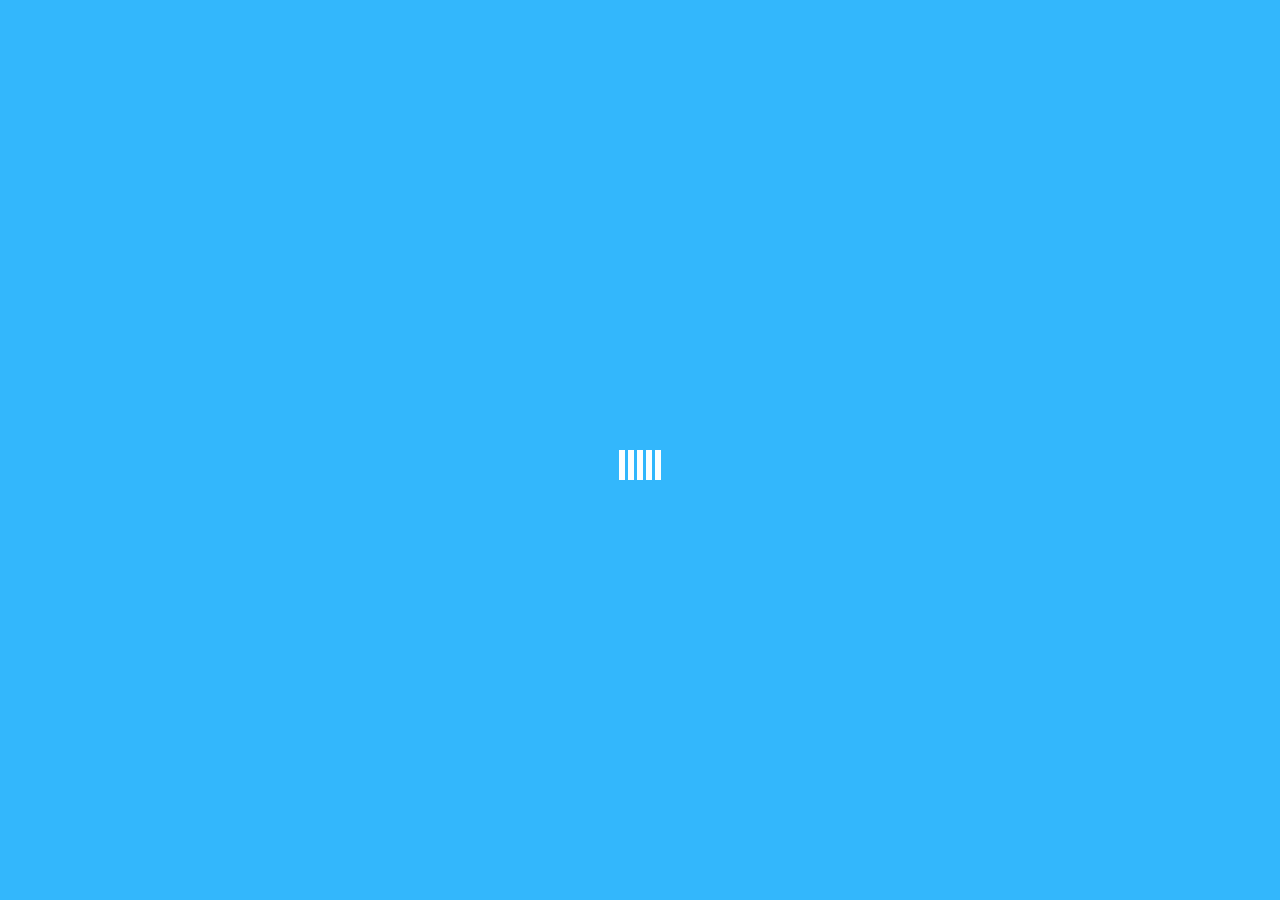
==== index.html @ b50d60a3 "new" ====
<!doctype html>
<html lang="en">
  <head>
    <title>Thế giới của anhhhh</title>
    <!-- Required meta tags -->
    <meta charset="utf-8">
    <meta name="viewport" content="width=device-width, initial-scale=1, shrink-to-fit=no">

    <!-- Bootstrap CSS -->
    <link rel="stylesheet" href="css/style.css">
    <link rel="stylesheet" href="css/spinload.css">
    <link rel="stylesheet" type="text/css" href=" https://fonts.googleapis.com/css?family=Pacifico" />
    <link rel="stylesheet" href="https://stackpath.bootstrapcdn.com/bootstrap/4.3.1/css/bootstrap.min.css" integrity="sha384-ggOyR0iXCbMQv3Xipma34MD+dH/1fQ784/j6cY/iJTQUOhcWr7x9JvoRxT2MZw1T" crossorigin="anonymous">
  </head>
  <body>
    <div class="wrapper">
      <!-- Preloader -->
    <div id="preloader">
      <div class="spinner">
        <div class="rect1"></div>
        <div class="rect2"></div>
        <div class="rect3"></div>
        <div class="rect4"></div>
        <div class="rect5"></div>
      </div>
  </div>
      <div id="bg"></div>
      <div class="content">
        <header>
          <h2 id="title"></h2>
          <h4 id="desc"></h4>
        </header>
        <button id="yes" type="button" class="btn btn-danger btn-lg"> </button>
        <button id="no" type="button" class="btn btn-info btn-lg"></button>
      </div>
    </div>
    <audio src="./sound/sound.mp3" autoplay></audio>
    <!-- Optional JavaScript -->
    <!-- jQuery first, then Popper.js, then Bootstrap JS -->
    <script
  src="https://code.jquery.com/jquery-3.4.1.js"
  integrity="sha256-WpOohJOqMqqyKL9FccASB9O0KwACQJpFTUBLTYOVvVU="
  crossorigin="anonymous"></script>
    <script src="https://cdnjs.cloudflare.com/ajax/libs/popper.js/1.14.7/umd/popper.min.js" integrity="sha384-UO2eT0CpHqdSJQ6hJty5KVphtPhzWj9WO1clHTMGa3JDZwrnQq4sF86dIHNDz0W1" crossorigin="anonymous"></script>
    <script src="https://stackpath.bootstrapcdn.com/bootstrap/4.3.1/js/bootstrap.min.js" integrity="sha384-JjSmVgyd0p3pXB1rRibZUAYoIIy6OrQ6VrjIEaFf/nJGzIxFDsf4x0xIM+B07jRM" crossorigin="anonymous"></script>
    <script src="https://cdn.jsdelivr.net/npm/sweetalert2@9"></script>
    <script src="./config.js"></script>
    <script src="./js/main.js"></script>

  </body>
</html>
---- css/style.css ----
.content {
    position: relative;
    z-index: 3;
  }
  #no{
    position: absolute;
    display: inline-block;
    left: 35%; 
    top: 40vh;
    -webkit-transition: all 0.1s ease-out;
  }
  #yes{
    position: absolute;
    display: inline-block;
    left: 70%; 
    top: 40vh;
    -webkit-transition: all 0.3s ease-out;
  }
#bg{
  position: fixed;
  top: 0;
  right: 0;
  bottom: 0;
  left: 0;
  opacity: .8;
  /* height: 100vh; */
  z-index: 0;
  background-repeat: no-repeat;
  background-image: url(../img/bg.webp);
  background-size: cover;
  background-position: 50%;
  -webkit-filter: blur(4px);
}

.swal2-image{
  object-fit: contain;
}

.swal2-title, .swal2-content{
  color: azure !important;
}
.swal2-popup {
  border-radius: 15px !important;
}

header h2 {
  font-family: 'Pacifico';
  font-size: 80px;
  text-align: center;
	margin-bottom: 30px;
}
header h4 {
  font-family: 'Pacifico';
  text-align: center;
}

@media only screen and (max-width: 500px) {
  header h2 {
    font-family: 'Pacifico';
    font-size: 45px;
    text-align: center;
    margin-bottom: 30px;
  }
  header h4 {
    font-family: 'Pacifico';
    text-align: center;
    padding: 15px;
  }
  #no{
    position: absolute;
    display: inline-block;
    left: 7%; 
    top: 40vh;
    font-size: 14px;
    padding: 3px;
    -webkit-transition: all 0.1s ease-out;
  }
  #yes{
    position: absolute;
    display: inline-block;
    left: 58%; 
    top: 40vh;
    font-size: 14px;
    padding: 3px;
    -webkit-transition: all 0.3s ease-out;
  }
}

.swal2-backdrop-show{
  background-size: 200px 100px !important;
}
---- css/spinload.css ----
/* 3. Preloader */
#preloader {
	position: fixed;
	top:0;
	left:0;
	right:0;
	bottom:0;
	background-color:#33b7fc; /* change if the mask should have another color then white */
	z-index:9999999; /* makes sure it stays on top */
}

.spinner {
	position:absolute;
	left:50%; /* centers the loading animation horizontally one the screen */
	top:50%; /* centers the loading animation vertically one the screen */
	width: 50px;
	height: 30px;
	text-align: center;
	font-size: 10px;
	margin-left:-25px;
}

.spinner > div {
	background-color: #fff;
	height: 100%;
	width: 6px;
	display: inline-block; 
	-webkit-animation: stretchdelay 1.2s infinite ease-in-out;
	animation: stretchdelay 1.2s infinite ease-in-out;
}

.spinner .rect2 {
	-webkit-animation-delay: -1.1s;
	animation-delay: -1.1s;
}

.spinner .rect3 {
	-webkit-animation-delay: -1.0s;
	animation-delay: -1.0s;
}

.spinner .rect4 {
	-webkit-animation-delay: -0.9s;
	animation-delay: -0.9s;
}

.spinner .rect5 {
	-webkit-animation-delay: -0.8s;
	animation-delay: -0.8s;
}

@-webkit-keyframes stretchdelay {
	0%, 40%, 100% { -webkit-transform: scaleY(0.4) }  
	20% { -webkit-transform: scaleY(1.0) }
}

@keyframes stretchdelay {
	0%, 40%, 100% { 
	transform: scaleY(0.4);
	-webkit-transform: scaleY(0.4);
	}  20% { 
	transform: scaleY(1.0);
	-webkit-transform: scaleY(1.0);
	}
}
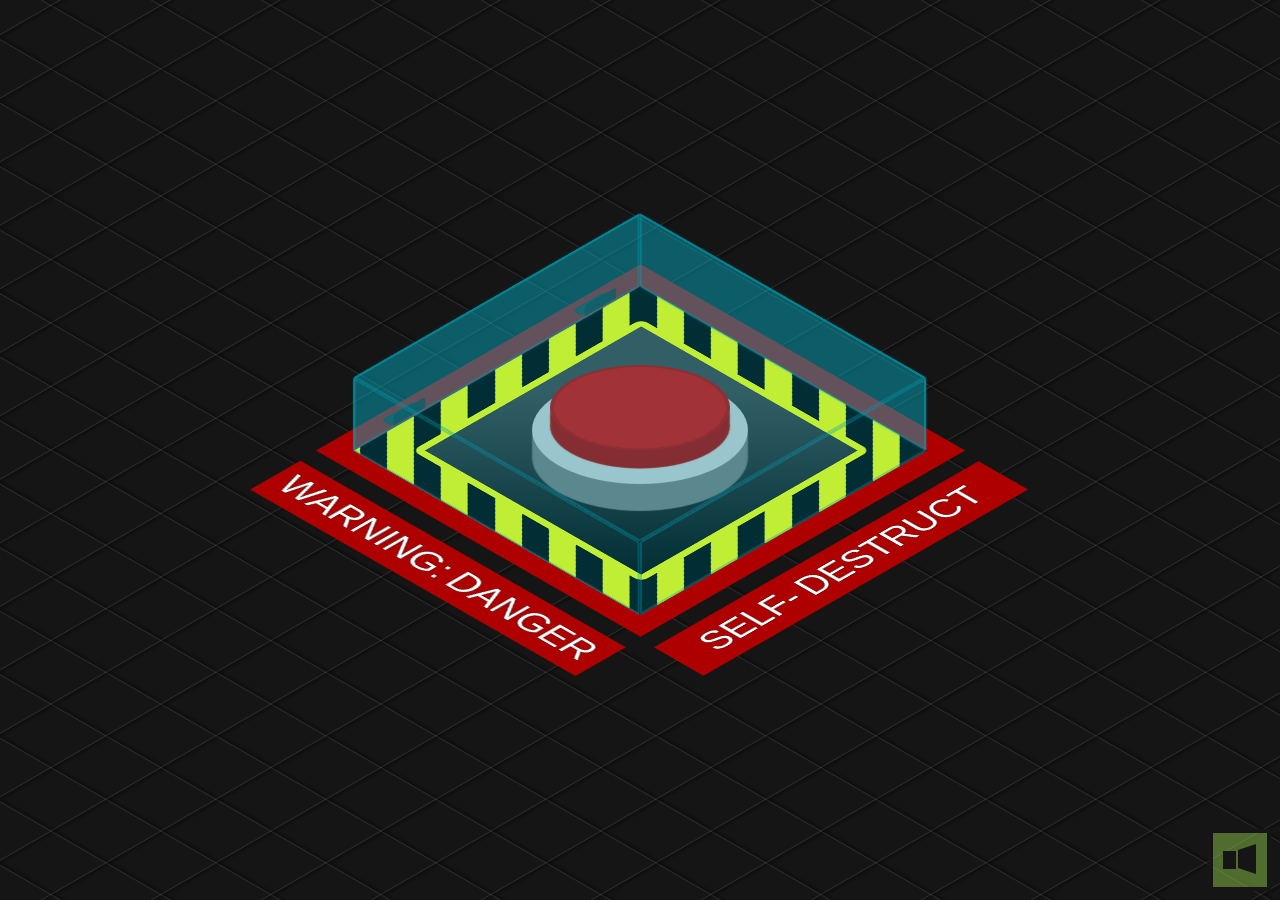
==== commit 37a2d462: "new" ====
--- a/index.html
+++ b/index.html
@@ -1,51 +1,66 @@
-<!doctype html>
-<html lang="en">
-  <head>
-    <title>Thế giới của anhhhh</title>
-    <!-- Required meta tags -->
-    <meta charset="utf-8">
-    <meta name="viewport" content="width=device-width, initial-scale=1, shrink-to-fit=no">
+<!DOCTYPE html>
+<html lang="vi">
+<head>
+    <meta charset="UTF-8">
+    <meta http-equiv="X-UA-Compatible" content="IE=edge">
+    <meta name="viewport" content="width=device-width, initial-scale=1.0">
+    <title>My Love</title>
+    <link rel="stylesheet" href="main.css">
+    <link rel="shortcut icon" href="./icon.png" type="image/x-icon">
+</head>
+<body>
+    <div class="grid"></div>
 
-    <!-- Bootstrap CSS -->
-    <link rel="stylesheet" href="css/style.css">
-    <link rel="stylesheet" href="css/spinload.css">
-    <link rel="stylesheet" type="text/css" href=" https://fonts.googleapis.com/css?family=Pacifico" />
-    <link rel="stylesheet" href="https://stackpath.bootstrapcdn.com/bootstrap/4.3.1/css/bootstrap.min.css" integrity="sha384-ggOyR0iXCbMQv3Xipma34MD+dH/1fQ784/j6cY/iJTQUOhcWr7x9JvoRxT2MZw1T" crossorigin="anonymous">
-  </head>
-  <body>
-    <div class="wrapper">
-      <!-- Preloader -->
-    <div id="preloader">
-      <div class="spinner">
-        <div class="rect1"></div>
-        <div class="rect2"></div>
-        <div class="rect3"></div>
-        <div class="rect4"></div>
-        <div class="rect5"></div>
-      </div>
-  </div>
-      <div id="bg"></div>
-      <div class="content">
-        <header>
-          <h2 id="title"></h2>
-          <h4 id="desc"></h4>
-        </header>
-        <button id="yes" type="button" class="btn btn-danger btn-lg"> </button>
-        <button id="no" type="button" class="btn btn-info btn-lg"></button>
-      </div>
+    <div class="warning"></div>
+
+    <div class="base">
+        <button id="activate">
+            <span></span>
+        </button>
     </div>
-    <audio src="./sound/sound.mp3" autoplay></audio>
-    <!-- Optional JavaScript -->
-    <!-- jQuery first, then Popper.js, then Bootstrap JS -->
-    <script
-  src="https://code.jquery.com/jquery-3.4.1.js"
-  integrity="sha256-WpOohJOqMqqyKL9FccASB9O0KwACQJpFTUBLTYOVvVU="
-  crossorigin="anonymous"></script>
-    <script src="https://cdnjs.cloudflare.com/ajax/libs/popper.js/1.14.7/umd/popper.min.js" integrity="sha384-UO2eT0CpHqdSJQ6hJty5KVphtPhzWj9WO1clHTMGa3JDZwrnQq4sF86dIHNDz0W1" crossorigin="anonymous"></script>
-    <script src="https://stackpath.bootstrapcdn.com/bootstrap/4.3.1/js/bootstrap.min.js" integrity="sha384-JjSmVgyd0p3pXB1rRibZUAYoIIy6OrQ6VrjIEaFf/nJGzIxFDsf4x0xIM+B07jRM" crossorigin="anonymous"></script>
-    <script src="https://cdn.jsdelivr.net/npm/sweetalert2@9"></script>
-    <script src="./config.js"></script>
-    <script src="./js/main.js"></script>
 
-  </body>
+    <div class="box opened" id="cover">
+        <div></div>
+        <div></div>
+        <div></div>
+        <div></div>
+        <div></div>
+        <div></div>
+        <span></span><span></span>
+    </div>
+
+    <div class="hinges"></div>
+
+    <div class="text">
+        SELF-&thinsp;DESTRUCT
+    </div>
+    
+    <div id="panel2">
+        <div id="msg">YOUR ANSWER IS FALSE</div>
+        <span id="again">AGAIN PLEASE</span>
+    </div>
+
+
+    <div id="panel">
+        <div id="msg">ANSWER NOW</div>
+        <div id="time">9</div>
+        <span id="abort"><a href="index2.html">YES</a></span>
+        <span id="no">NO</span>
+        <span id="detonate">Oc Cho</span>
+    </div>
+
+    <div id="turn-off"></div>
+    <div id="closing"></div>
+
+    <div id="restart"><button id="reload"></button></div>
+
+    <div id="mute"></div>
+
+    <audio id="alarm">
+        <source src="https://josetxu.com/demos/sounds/self-destruct-alarm-count.mp3" type="audio/mpeg">
+    </audio>
+    
+    <script src="main.js"></script>
+
+</body>
 </html>--- a/main.css
+++ b/main.css
@@ -0,0 +1,610 @@
+body {
+	margin: 0;
+	padding: 0;
+	width: 100vw;
+	height: 100vh;
+	display: flex;
+	justify-content: center;
+	align-items: center;
+	overflow: hidden;
+	background-color: #151515;
+}
+
+.base {
+	background: #cacaca;
+	width: 20vmin;
+	border-radius: 27vmin;
+	box-shadow: 0 6vmin 0.15vmin 0vmin #777, 0 4vmin 0.15vmin 0vmin #777, 0 2vmin 0.15vmin 0vmin #777;
+	padding: 0vmin 2vmin 2vmin 2vmin;
+	z-index: 1;
+	transform: rotateX(60deg) rotateZ(0deg);
+	margin-top: -4.5vmin;
+	height: 22vmin;
+}
+
+button#activate {
+	background: #d60505;
+	border: 0;
+	width: 20vmin;
+	height: 19vmin;
+	border-radius: 100%;
+	position: relative;
+	cursor: pointer;
+	outline: none;
+	z-index: 2;
+	box-shadow: 0 4vmin 0.15vmin 0vmin #af0000, 0 2vmin 0.15vmin 0vmin #af0000;
+	top: -2.5vmin;
+	border: 0.5vmin solid #af0000a1;
+	transition: all 0.25s ease 0s;
+}
+
+button#activate:hover {
+	box-shadow: 0 3vmin 0.15vmin 0vmin #af0000, 0 1vmin 0.15vmin 0vmin #af0000;
+	top: -1.5vmin;
+	transition: all 0.5s ease 0s;
+}
+button#activate:active, button#activate.pushed {
+	box-shadow: 0 1vmin 0.15vmin 0vmin #af0000, 0 1vmin 0.15vmin 0vmin #af0000;
+	top: 0.5vmin;
+	transition: all 0.25s ease 0s;
+}
+button#activate.pushed {
+	box-shadow: 0 0 20px 10px #ff3c3c, 0 0 100px 50px #ff2828;
+	background: #ff0000;
+	border-bottom: 3px solid #00000020;
+}
+
+
+.box {
+	transform: rotateX(-35deg) rotateY(45deg) rotateZ(0deg) rotate3d(1, 0, 0, 90deg);
+	transform-origin: center top;
+	transform-style: preserve-3d;
+	width: 45vmin;
+	position: absolute;
+	z-index: 5;
+	margin-top: 27vmin;
+	transition: transform 1s ease 0s;
+	cursor: pointer;
+	height: 45vmin;
+	margin-left: -32vmin;
+}
+
+.box.opened {
+  transform: rotateX(-35deg) rotateY(45deg) rotateZ(0deg) rotate3d(1, 0, 0, 180deg);
+}
+
+.box div {
+	position: absolute;
+	width: 45vmin;
+	height: 45vmin;
+	background: #00bcd47d;
+	opacity: 0.5;
+	border: 3px solid #00a4b9;
+	border-radius: 3px;
+	box-sizing: border-box;
+	box-shadow: 0 0 3px 0 #00bcd48a;
+}
+
+.box > div:nth-child(1) {
+	opacity: 0;
+}
+.box > div:nth-child(2) {
+	transform: rotateX(90deg) translate3d(0px, 5vmin, 5vmin);
+	height: 10vmin;
+}
+.box > div:nth-child(3) {
+	transform: rotateX(0deg) translate3d(0, 0, 10vmin);
+}
+.box > div:nth-child(4) {
+	transform: rotateX(270deg) translate3d(0px, -5vmin, 40vmin);
+	height: 10vmin;
+}
+.box > div:nth-child(5) {
+	transform: rotateY(90deg) translate3d(-5vmin, 0, 40vmin);
+	width: 10vmin;
+}
+.box > div:nth-child(6) {
+	transform: rotateY(-90deg) translate3d(5vmin, 0vmin, 5vmin);
+	width: 10vmin;
+}
+
+
+
+
+.grid {
+	background:repeating-linear-gradient(150deg, rgba(255,255,255,0) 0, rgba(255,255,255,0) 49px, rgb(255 255 255 / 10%) 50px ,rgb(0 0 0 / 30%) 51px , rgba(255,255,255,0) 55px ), repeating-linear-gradient(30deg, rgba(255,255,255,0) 0, rgba(255,255,255,0) 49px, rgb(255 255 255 / 10%) 50px ,rgb(0 0 0 / 30%) 51px , rgba(255,255,255,0) 55px );
+	position: fixed;
+	width: 200vw;
+	height: 150vh;
+}
+
+
+.warning {
+	position: absolute;
+	z-index: 0;
+	width: 45vmin;
+	height: 45vmin;
+	background: repeating-linear-gradient(-45deg, black, black 3vmin, yellow 3vmin, yellow 6vmin);
+	transform: rotateX(-35deg) rotateY(45deg) rotateZ(0deg) rotate3d(1, 0, 0, 90deg);
+	box-shadow: 0 0 0 3vmin #af0000;
+}
+
+.warning:before {
+	content: "";
+	width: 80%;
+	height: 80%;
+	background: linear-gradient(45deg, #000000 0%, #414141 74%);
+	float: left;
+	margin-top: 10%;
+	margin-left: 10%;
+	border: 1vmin solid yellow;
+	border-radius: 1vmin;
+	box-sizing: border-box;
+}
+
+.warning:after {
+	content: "WARNING:\2009 DANGER";
+	color: white;
+	transform: rotate(90deg);
+	float: left;
+	background: #af0000;
+	position: absolute;
+	bottom: 18.5vmin;
+	left: -35vmin;
+	font-size: 5vmin;
+	font-family: Arial, Helvetica, serif;
+	width: 49vmin;
+	text-align: center;
+	padding: 1vmin;
+	text-shadow: 0 0 1px #000, 0 0 1px #000, 0 0 1px #000;
+}
+
+
+
+
+
+.hinges {
+  position: absolute;
+	z-index: 3;
+	transform: rotateX(-35deg) rotateY(45deg) rotateZ(0deg) rotate3d(1, 0, 0, 90deg);
+}
+
+
+.hinges:before, .hinges:after {
+	content: "";
+	background: #2b2b2b;
+	width: 5vmin;
+	height: 1.5vmin;
+	position: absolute;
+	margin-top: -24.5vmin;
+	z-index: 5;
+	border: 2px solid #00000010;
+	border-radius: 5px 5px 0 0;
+	box-sizing: border-box;
+	margin-left: -16.25vmin;
+}
+.hinges:after {
+  margin-left: 13.75vmin;
+  margin-top: -24.5vmin;
+}
+
+
+.box > span:before, .box > span:after {
+	content: "";
+	width: 5vmin;
+	height: 1.5vmin;
+	background: #103e4480;
+	position: absolute;
+	margin-left: 6vmin;
+	border-radius: 0 0 5px 5px;
+}
+.box > span:after  {
+  margin-left: 36vmin;
+}
+
+.box > span {
+  transform: rotateX(89deg) translate(0.3vmin, 0.3vmin);
+  position: absolute;
+}
+
+
+
+
+
+.text {
+	position: absolute;
+	margin-top: 55vmin;
+	color: white;
+	font-family: Arial, Helvetica, serif;
+	font-size: 5vmin;
+	text-shadow: 0 0 1px #000, 0 0 1px #000, 0 0 1px #000;
+	perspective-origin: left;
+	background: #af0000;
+	padding: 1vmin;
+	transform: rotateX(-35deg) rotateY(45deg) rotateZ(0deg) rotate3d(1, 0, 0, 90deg) translate(33.5vmin, -2vmin);
+	text-align: center;
+	width: 49vmin;
+	
+}
+
+div#panel:before {
+	content: "DO YOU LOVE ME";
+	top: 3vmin;
+	position: relative;
+	font-size: 8vmin;
+	width: 100vw;
+	left: 0;
+	z-index: 6;
+	text-shadow: 0 0 1px #fff, 0 0 3px #fff;
+	border-bottom: 1vmin dotted #fff;
+}
+
+#panel {
+	position: absolute;
+	background: #ff0000d0;
+	color: #ffffff;
+	font-family: Arial, Helvetica, serif;
+	width: 90vmin;
+	box-sizing: border-box;
+	font-size: 3.25vmin;
+	padding: 1vmin 2vmin;
+	height: 60vmin;
+	box-shadow: 0 0 0 100vmin #ff000060, 0 0 0 5vmin #ff000060;
+	z-index: 5;
+	display: none;
+	text-align: center;
+	text-shadow: 0 0 1px #fff, 0 0 3px #fff, 0 0 5px #fff;
+	animation: warning-ligth 1s 0s infinite;
+}
+
+#panel.show {
+	display: block !important;
+}
+
+#panel2 {
+    position: absolute;
+	background: #ff0000d0;
+	color: #ffffff;
+	font-family: Arial, Helvetica, serif;
+	width: 90vmin;
+	box-sizing: border-box;
+	font-size: 3.25vmin;
+	padding: 1vmin 2vmin;
+	height: 60vmin;
+	box-shadow: 0 0 0 100vmin #ff000060, 0 0 0 5vmin #ff000060;
+	z-index: 5;
+	display: none;
+	text-align: center;
+	text-shadow: 0 0 1px #fff, 0 0 3px #fff, 0 0 5px #fff;
+	animation: warning-ligth 1s 0s infinite;
+}
+
+#panel2.show {
+    display: block !important;
+}
+
+div#panel2::before {
+    content: "WARNING";
+	top: 3vmin;
+	position: relative;
+	font-size: 10vmin;
+	width: 100vw;
+	left: 0;
+}
+
+#msg {
+	margin-top: 5vmin;
+	text-shadow: 0 0 2px #fff;
+    font-size: 50px;
+}
+
+#time {
+	font-size: 10vmin;
+	background: #00000080;
+	max-width: 35vmin;
+	margin: 6vmin auto 5vmin !important;
+	position: relative;
+	border-radius: 0.25vmin;
+	text-shadow: 0 0 3px #000, 0 0 2px #000, 0 0 3px #000, 0 0 4px #000, 0 0 5px #000;
+	padding: 1vmin 0;
+}
+
+#time:before {
+	content: "00:0";
+}
+
+#abort {
+	background: #ffffffb8;
+	color: #d30303;
+	cursor: pointer;
+	padding: 1vmin 2.75vmin;
+	font-size: 6vmin;
+	border-radius: 0.25vmin;
+	font-weight: bold;
+	animation: highlight 1s 0s infinite;
+}
+
+#abort:hover {
+  background: #ffffff;
+	box-shadow: 0 0 15px 5px #fff;
+}
+
+#no {
+    background: #ffffffb8;
+	color: #d30303;
+	cursor: pointer;
+	padding: 1vmin 2.75vmin;
+	font-size: 6vmin;
+	border-radius: 0.25vmin;
+	font-weight: bold;
+	animation: highlight 1s 0s infinite;
+}
+
+#no:hover {
+    background: #ffffff;
+	box-shadow: 0 0 15px 5px #fff;
+}
+
+#again {
+    background: #ffffffb8;
+	color: #d30303;
+	cursor: pointer;
+	padding: 1vmin 2.75vmin;
+	font-size: 6vmin;
+	border-radius: 0.25vmin;
+	font-weight: bold;
+	animation: highlight 1s 0s infinite;
+    position: absolute;
+    top: 70%;
+    right: 22%;
+}
+
+#again:hover {
+    background: #ffffff;
+	box-shadow: 0 0 15px 5px #fff;
+}
+
+
+@keyframes highlight {
+	50% { box-shadow: 0 0 15px 5px #fff;}
+}
+
+
+
+
+
+
+
+
+div#turn-off {
+	position: fixed;
+	background: #ffffff80;
+	left: 0;
+	width: 100vw;
+	height: 0vh;
+	z-index: 7;
+}
+
+div#turn-off:before, div#turn-off:after {
+	content: "";
+	position: fixed;
+	left: 0;
+	top: 0;
+	height: 0vh;
+	background: #000;
+	width: 100vw;
+	transition: height 0.5s ease 0s;
+}
+div#turn-off:after {
+	top: inherit;
+	bottom: 0;
+}
+
+
+div#turn-off.close {
+	height: 100vh;
+}
+
+div#turn-off.close:before, div#turn-off.close:after {
+	transition: height 0.1s ease 0.1s;
+	height: 49.75vh;
+}
+
+
+
+
+#time.crono {
+	background: #ffffffba;
+	transition: background 0.5s ease 0s;
+	color: #ff0000;
+	text-shadow: 0 0 1px #ffffff, 0 0 2px #ffffff, 0 0 2px #ffffff;
+}
+#detonate {
+	display: none;
+	color: #fff;
+	z-index: 5;
+	font-size: 8vmin;
+	font-family: Arial, Helvetica, serif;
+	text-shadow: 0 0 1px #fff, 0 0 2px #fff, 0 0 3px #fff;
+}	
+#detonate.show {
+	display: block;
+	animation: blink 0.25s 0s infinite;
+}	
+
+#abort.hide {
+	display: none;
+}
+
+#no.hide {
+    display: none;
+}
+
+#again.hide {
+    display: none;
+}
+
+
+@keyframes blink {
+	50% { opacity: 0;}
+}
+
+
+
+
+
+
+
+
+#closing {
+	width: 100vw;
+	height: 100vh;
+	left: 0;
+	position: absolute;
+}
+
+div#closing:before, div#closing:after {
+	content: "";
+	width: 50vw;
+	height: 1.5vh;
+	left: -50vw;
+	top: 49vh;
+	position: absolute;
+	background: #000000;
+	z-index: 7;
+	transition: left 0.2s ease 0s;
+}
+
+div#closing:after {
+	right: -50vw;
+	transition: right 0.2s ease 0s;
+	left: initial;
+}
+
+
+div#closing.close:before {
+	left: 0;
+	transition: left 0.2s ease 0.2s;
+}
+
+
+div#closing.close:after {
+	right: 0;
+	transition: right 0.2s ease 0.2s;
+}
+
+
+
+#restart {
+	position: absolute;
+	z-index: 8;
+	display: none;
+}
+#reload {
+	position: absolute;
+	z-index: 8;
+	width: 10vmin;
+	height: 10vmin;
+	border-radius: 100%;
+	border: 0;
+	margin-top: -5vmin;
+	margin-left: -2.5vmin;
+	opacity: 0;
+	cursor: pointer;
+	transform: rotate(0deg);
+	transition: transform 0.5s ease 0s;
+	outline: none;
+}
+#reload:hover {
+	background: #ef0000;
+	transform: rotate(360deg);
+	transition: transform 0.5s ease 0s;
+}
+#restart.show { 
+	display: block; 
+}
+
+#restart.show #reload {  
+	animation: refresh 3.5s 0s 1; 
+	opacity:1;
+}
+
+
+@keyframes refresh {
+		0% { opacity: 0; }
+	 50% { opacity: 0; }
+	100% { opacity: 1; }
+}
+
+
+button#reload:before {
+	content: "";
+	width: 6vmin;
+	height: 6vmin;
+	position: absolute;
+	left: 2vmin;
+	top: 2vmin;
+	border-radius: 100%;
+	border: 1vmin solid #000;
+	box-sizing: border-box;
+	border-bottom-color: transparent;
+}
+
+button#reload:after {
+	content: "";
+	border: 1.25vmin solid transparent;
+	border-top: 2vmin solid black;
+	position: absolute;
+	transform: rotate(40deg) translate(0.5vmin, 1.25vmin);
+}
+
+
+
+
+
+@keyframes warning-ligth {
+	 0% { box-shadow: 0 0 0 100vmin #ff000060, 0 0 0 5vmin #ff000060; }
+	50% { box-shadow: 0 0 0 100vmin #ff000020, 0 0 0 5vmin #ff000020; }
+}
+
+
+
+#mute {
+    position: absolute;
+    bottom: 1vmin;
+    right: 1vmin;
+    background: #8bc34a80;
+    width: 6vmin;
+    height: 6vmin;
+    cursor: pointer;
+    border: 0.5vmin solid #151515;
+}
+#mute.muted {
+    background: #ff000080;
+}
+
+#mute:before {
+    content: "";
+    border: 0.75vmin solid transparent;
+    height: 2vmin;
+    border-right: 2vmin solid #151515;
+    position: absolute;
+    border-left-width: 0;
+    top: 1.25vmin;
+    right: 1.25vmin;
+}
+#mute:after {
+    content: "";
+    border: 0vmin solid transparent;
+    height: 2vmin;
+    border-right: 1.5vmin solid #151515;
+    position: absolute;
+    top: 2vmin;
+    right: 3.5vmin;
+}
+
+
+#abort a {
+    text-decoration: none;
+    color: #d30303;
+}